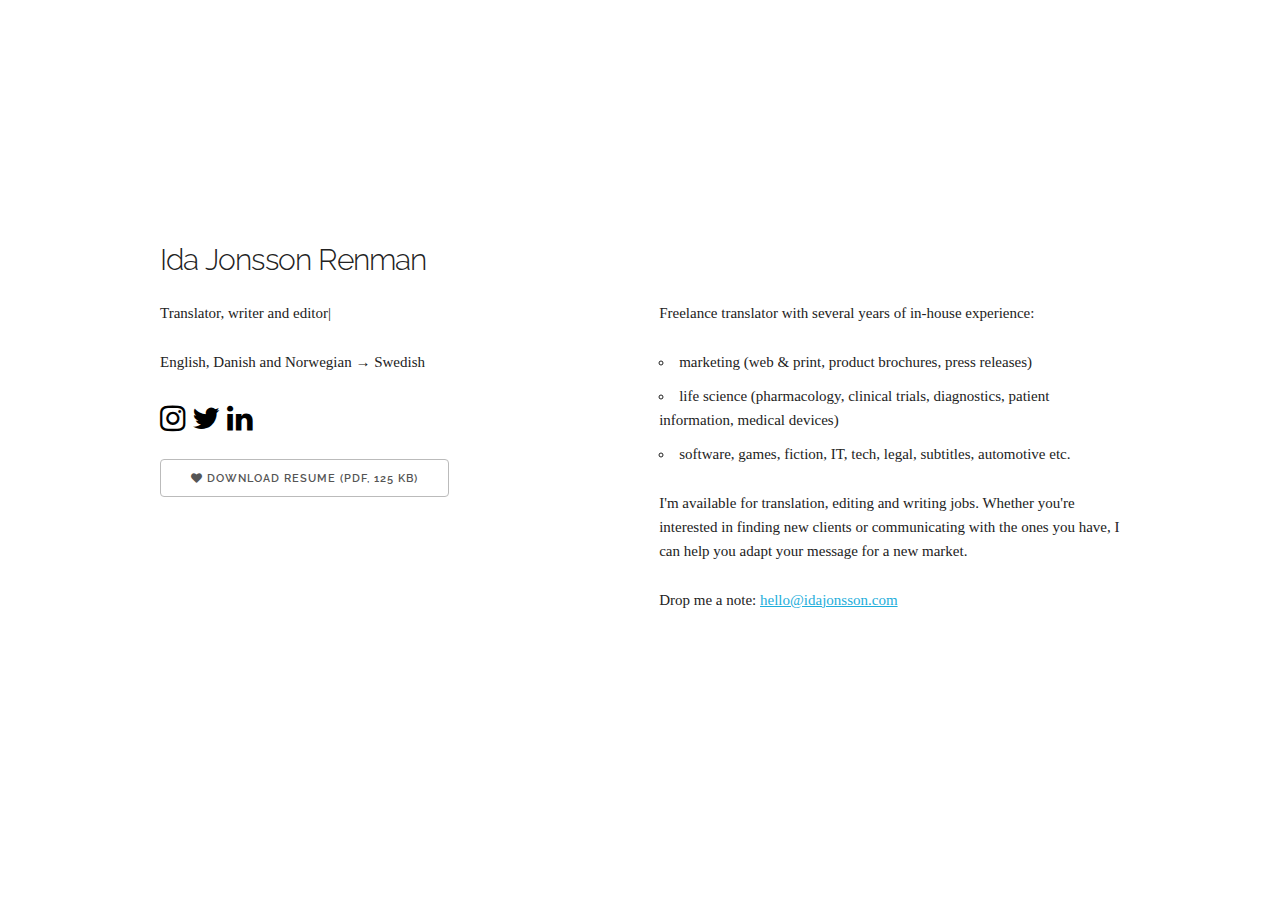
==== index.html @ 8944c517 "Nytt namn 2" ====
<!DOCTYPE html>
<html lang="en">
<head>

  <!-- Basic Page Needs
  –––––––––––––––––––––––––––––––––––––––––––––––––– -->
  <meta charset="utf-8">
  <title>Ida Jonsson Renman - translator, writer, editor</title>
  <meta name="description" content="">
  <meta name="author" content="">

  <!-- Mobile Specific Metas
  –––––––––––––––––––––––––––––––––––––––––––––––––– -->
  <meta name="viewport" content="width=device-width, initial-scale=1">

  <!-- FONT
  –––––––––––––––––––––––––––––––––––––––––––––––––– -->
  <link href="//fonts.googleapis.com/css?family=Raleway:400,300,600" rel="stylesheet" type="text/css">

  <!-- CSS
  –––––––––––––––––––––––––––––––––––––––––––––––––– -->
  <link rel="stylesheet" href="css/normalize.css">
  <link rel="stylesheet" href="css/skeleton.css">

  <!-- Font Awesome
  –––––––––––––––––––––––––––––––––––––––––––––––––– -->
 <link rel="stylesheet" href="https://cdnjs.cloudflare.com/ajax/libs/font-awesome/4.7.0/css/font-awesome.min.css">
 
  <!-- Typed.js by Matt Humbolt http://www.mattboldt.com
  –––––––––––––––––––––––––––––––––––––––––––––––––– -->
 <script src="typed.js-master/js/typed.js"></script>
<script>
	document.addEventListener("DOMContentLoaded", function(){
		Typed.new(".typed", {
			strings: ["editor", "punctuation wizard", "style guide connoisseur", "grammar guru", "syntax ninja", "editor"],
			typeSpeed: 0
		});
	});
</script>


 

</head>
<body>

  <!-- Primary Page Layout
  –––––––––––––––––––––––––––––––––––––––––––––––––– -->
  <div class="container">
    <div class="row">
      <div class="one-half column" style="margin-top: 25%">
        <h4>Ida Jonsson Renman</h4>
        <p>Translator, writer and 
<span class="typed"></span></p>
        <p>English, Danish and Norwegian &rarr; Swedish</p>
        <h4>
        <a href="http://instagram.com/misterida" class="fa fa-instagram special"></a> 
        <a href="http://instagram.com/misterida" class="fa fa-twitter special"></a>  
        <a href="http://instagram.com/misterida" class="fa fa-linkedin special"></a></h4>
                <p> <a class="button" href="resume_IJR.pdf"><i class="fa fa-heart"></i> Download resume (PDF, 125 kB)</a></p>
        </div>
                
        <div class="one-half column" style="margin-top: 25%">
        <h4>&nbsp;</h4>			
        <p>Freelance translator with several years of in-house experience:</p> 
        <p><ul>
        	<li>marketing (web & print, product brochures, press releases)</li>
        	<li>life science (pharmacology, clinical trials, diagnostics, patient information, medical devices)</li>
        	<li>software, games, fiction, IT, tech, legal, subtitles, automotive&nbsp;etc.</li>
        </ul></p>
        <p>I'm available for translation, editing and writing jobs. Whether you're interested in finding new clients or communicating with the ones you have, I can help you adapt your message for a new market.</p>
		<p>Drop me a note: <a href='m&#97;ilto&#58;&#104;ello&#64;&#105;da%6Aonsson&#46;c&#111;&#37;6D'>he&#108;l&#111;&#64;idajo&#110;s&#115;o&#110;&#46;&#99;om</a></p>
        

        
      
	</div>
  </div>

<!-- End Document
  –––––––––––––––––––––––––––––––––––––––––––––––––– -->
</body>
</html>
---- css/skeleton.css ----
/*
* Skeleton V2.0.4
* Copyright 2014, Dave Gamache
* www.getskeleton.com
* Free to use under the MIT license.
* http://www.opensource.org/licenses/mit-license.php
* 12/29/2014
*/


/* Table of contents
––––––––––––––––––––––––––––––––––––––––––––––––––
- Grid
- Base Styles
- Typography
- Links
- Buttons
- Forms
- Lists
- Code
- Tables
- Spacing
- Utilities
- Clearing
- Media Queries
*/


/* Grid
–––––––––––––––––––––––––––––––––––––––––––––––––– */
.container {
  position: relative;
  width: 100%;
  max-width: 960px;
  margin: 0 auto;
  padding: 0 20px;
  box-sizing: border-box; }
.column,
.columns {
  width: 100%;
  float: left;
  box-sizing: border-box; }

/* For devices larger than 400px */
@media (min-width: 400px) {
  .container {
    width: 85%;
    padding: 0; }
}

/* For devices larger than 550px */
@media (min-width: 550px) {
  .container {
    width: 80%; }
  .column,
  .columns {
    margin-left: 4%; }
  .column:first-child,
  .columns:first-child {
    margin-left: 0; }

  .one.column,
  .one.columns                    { width: 4.66666666667%; }
  .two.columns                    { width: 13.3333333333%; }
  .three.columns                  { width: 22%;            }
  .four.columns                   { width: 30.6666666667%; }
  .five.columns                   { width: 39.3333333333%; }
  .six.columns                    { width: 48%;            }
  .seven.columns                  { width: 56.6666666667%; }
  .eight.columns                  { width: 65.3333333333%; }
  .nine.columns                   { width: 74.0%;          }
  .ten.columns                    { width: 82.6666666667%; }
  .eleven.columns                 { width: 91.3333333333%; }
  .twelve.columns                 { width: 100%; margin-left: 0; }

  .one-third.column               { width: 30.6666666667%; }
  .two-thirds.column              { width: 65.3333333333%; }

  .one-half.column                { width: 48%; }

  /* Offsets */
  .offset-by-one.column,
  .offset-by-one.columns          { margin-left: 8.66666666667%; }
  .offset-by-two.column,
  .offset-by-two.columns          { margin-left: 17.3333333333%; }
  .offset-by-three.column,
  .offset-by-three.columns        { margin-left: 26%;            }
  .offset-by-four.column,
  .offset-by-four.columns         { margin-left: 34.6666666667%; }
  .offset-by-five.column,
  .offset-by-five.columns         { margin-left: 43.3333333333%; }
  .offset-by-six.column,
  .offset-by-six.columns          { margin-left: 52%;            }
  .offset-by-seven.column,
  .offset-by-seven.columns        { margin-left: 60.6666666667%; }
  .offset-by-eight.column,
  .offset-by-eight.columns        { margin-left: 69.3333333333%; }
  .offset-by-nine.column,
  .offset-by-nine.columns         { margin-left: 78.0%;          }
  .offset-by-ten.column,
  .offset-by-ten.columns          { margin-left: 86.6666666667%; }
  .offset-by-eleven.column,
  .offset-by-eleven.columns       { margin-left: 95.3333333333%; }

  .offset-by-one-third.column,
  .offset-by-one-third.columns    { margin-left: 34.6666666667%; }
  .offset-by-two-thirds.column,
  .offset-by-two-thirds.columns   { margin-left: 69.3333333333%; }

  .offset-by-one-half.column,
  .offset-by-one-half.columns     { margin-left: 52%; }

}


/* Base Styles
–––––––––––––––––––––––––––––––––––––––––––––––––– */
/* NOTE
html is set to 62.5% so that all the REM measurements throughout Skeleton
are based on 10px sizing. So basically 1.5rem = 15px :) */
html {
  font-size: 62.5%; }
body {
  font-size: 1.5em; /* currently ems cause chrome bug misinterpreting rems on body element */
  line-height: 1.6;
  font-weight: 400;
  font-family: "Georgia", Times, sans-serif;
  color: #222; 
  background-color: #fff;}


/* Typography
–––––––––––––––––––––––––––––––––––––––––––––––––– */
h1, h2, h3, h4, h5, h6 {
  margin-top: 0;
  margin-bottom: 2rem;
  font-weight: 300;
  font-family: "Raleway", "HelveticaNeue", "Helvetica Neue", Helvetica, Arial, sans-serif; }
h1 { font-size: 4.0rem; line-height: 1.2;  letter-spacing: -.1rem;}
h2 { font-size: 3.6rem; line-height: 1.25; letter-spacing: -.1rem; }
h3 { font-size: 3.0rem; line-height: 1.3;  letter-spacing: -.1rem; }
h4 { font-size: 2.4rem; line-height: 1.35; letter-spacing: -.08rem; }
h5 { font-size: 1.8rem; line-height: 1.5;  letter-spacing: -.05rem; }
h6 { font-size: 1.5rem; line-height: 1.6;  letter-spacing: 0; }

/* Larger than phablet */
@media (min-width: 550px) {
  h1 { font-size: 5.0rem; }
  h2 { font-size: 4.2rem; }
  h3 { font-size: 3.6rem; }
  h4 { font-size: 3.0rem; }
  h5 { font-size: 2.4rem; }
  h6 { font-size: 1.5rem; }
}

p {

  margin-top: 0; }
  
.typed-cursor{
    opacity: 1;
    -webkit-animation: blink 0.7s infinite;
    -moz-animation: blink 0.7s infinite;
    animation: blink 0.7s infinite;
}
@keyframes blink{
    0% { opacity:1; }
    50% { opacity:0; }
    100% { opacity:1; }
}
@-webkit-keyframes blink{
    0% { opacity:1; }
    50% { opacity:0; }
    100% { opacity:1; }
}
@-moz-keyframes blink{
    0% { opacity:1; }
    50% { opacity:0; }
    100% { opacity:1; }
}



/* Links
–––––––––––––––––––––––––––––––––––––––––––––––––– */
a {
  color: #1EAEDB; }
a:hover {
  color: #0FA0CE; }
.special {
  color: #000;
  text-decoration: none; }
.special:hover {
  color: #888;
  text-decoration: none; }


/* Buttons
–––––––––––––––––––––––––––––––––––––––––––––––––– */
.button,
button,
input[type="submit"],
input[type="reset"],
input[type="button"] {
  display: inline-block;
  height: 38px;
  padding: 0 30px;
  color: #555;
  text-align: center;
  font-size: 11px;
  font-weight: 600;
  line-height: 38px;
  letter-spacing: .1rem;
  text-transform: uppercase;
  text-decoration: none;
  white-space: nowrap;
  background-color: transparent;
  border-radius: 4px;
  border: 1px solid #bbb;
  cursor: pointer;
  box-sizing: border-box;
  font-family: "Raleway", "HelveticaNeue", "Helvetica Neue", Helvetica, Arial, sans-serif; }
.button:hover,
button:hover,
input[type="submit"]:hover,
input[type="reset"]:hover,
input[type="button"]:hover,
.button:focus,
button:focus,
input[type="submit"]:focus,
input[type="reset"]:focus,
input[type="button"]:focus {
  color: #333;
  border-color: #888;
  outline: 0; }
.button.button-primary,
button.button-primary,
input[type="submit"].button-primary,
input[type="reset"].button-primary,
input[type="button"].button-primary {
  color: #FFF;
  background-color: #33C3F0;
  border-color: #33C3F0; }
.button.button-primary:hover,
button.button-primary:hover,
input[type="submit"].button-primary:hover,
input[type="reset"].button-primary:hover,
input[type="button"].button-primary:hover,
.button.button-primary:focus,
button.button-primary:focus,
input[type="submit"].button-primary:focus,
input[type="reset"].button-primary:focus,
input[type="button"].button-primary:focus {
  color: #FFF;
  background-color: #1EAEDB;
  border-color: #1EAEDB; }


/* Forms
–––––––––––––––––––––––––––––––––––––––––––––––––– */
input[type="email"],
input[type="number"],
input[type="search"],
input[type="text"],
input[type="tel"],
input[type="url"],
input[type="password"],
textarea,
select {
  height: 38px;
  padding: 6px 10px; /* The 6px vertically centers text on FF, ignored by Webkit */
  background-color: #fff;
  border: 1px solid #D1D1D1;
  border-radius: 4px;
  box-shadow: none;
  box-sizing: border-box; }
/* Removes awkward default styles on some inputs for iOS */
input[type="email"],
input[type="number"],
input[type="search"],
input[type="text"],
input[type="tel"],
input[type="url"],
input[type="password"],
textarea {
  -webkit-appearance: none;
     -moz-appearance: none;
          appearance: none; }
textarea {
  min-height: 65px;
  padding-top: 6px;
  padding-bottom: 6px; }
input[type="email"]:focus,
input[type="number"]:focus,
input[type="search"]:focus,
input[type="text"]:focus,
input[type="tel"]:focus,
input[type="url"]:focus,
input[type="password"]:focus,
textarea:focus,
select:focus {
  border: 1px solid #33C3F0;
  outline: 0; }
label,
legend {
  display: block;
  margin-bottom: .5rem;
  font-weight: 600; }
fieldset {
  padding: 0;
  border-width: 0; }
input[type="checkbox"],
input[type="radio"] {
  display: inline; }
label > .label-body {
  display: inline-block;
  margin-left: .5rem;
  font-weight: normal; }


/* Lists
–––––––––––––––––––––––––––––––––––––––––––––––––– */
ul {
  list-style: circle inside; }
ol {
  list-style: decimal inside; }
ol, ul {
  padding-left: 0;
  margin-top: 0; }
ul ul,
ul ol,
ol ol,
ol ul {
  margin: 1.5rem 0 1.5rem 3rem;
  font-size: 90%; }
li {
  margin-bottom: 1rem; }


/* Code
–––––––––––––––––––––––––––––––––––––––––––––––––– */
code {
  padding: .2rem .5rem;
  margin: 0 .2rem;
  font-size: 90%;
  white-space: nowrap;
  background: #F1F1F1;
  border: 1px solid #E1E1E1;
  border-radius: 4px; }
pre > code {
  display: block;
  padding: 1rem 1.5rem;
  white-space: pre; }


/* Tables
–––––––––––––––––––––––––––––––––––––––––––––––––– */
th,
td {
  padding: 12px 15px;
  text-align: left;
  border-bottom: 1px solid #E1E1E1; }
th:first-child,
td:first-child {
  padding-left: 0; }
th:last-child,
td:last-child {
  padding-right: 0; }


/* Spacing
–––––––––––––––––––––––––––––––––––––––––––––––––– */
button,
.button {
  margin-bottom: 1rem; }
input,
textarea,
select,
fieldset {
  margin-bottom: 1.5rem; }
pre,
blockquote,
dl,
figure,
table,
p,
ul,
ol,
form {
  margin-bottom: 2.5rem; }


/* Utilities
–––––––––––––––––––––––––––––––––––––––––––––––––– */
.u-full-width {
  width: 100%;
  box-sizing: border-box; }
.u-max-full-width {
  max-width: 100%;
  box-sizing: border-box; }
.u-pull-right {
  float: right; }
.u-pull-left {
  float: left; }


/* Misc
–––––––––––––––––––––––––––––––––––––––––––––––––– */
hr {
  margin-top: 3rem;
  margin-bottom: 3.5rem;
  border-width: 0;
  border-top: 1px solid #E1E1E1; }


/* Clearing
–––––––––––––––––––––––––––––––––––––––––––––––––– */

/* Self Clearing Goodness */
.container:after,
.row:after,
.u-cf {
  content: "";
  display: table;
  clear: both; }


/* Media Queries
–––––––––––––––––––––––––––––––––––––––––––––––––– */
/*
Note: The best way to structure the use of media queries is to create the queries
near the relevant code. For example, if you wanted to change the styles for buttons
on small devices, paste the mobile query code up in the buttons section and style it
there.
*/


/* Larger than mobile */
@media (min-width: 400px) {}

/* Larger than phablet (also point when grid becomes active) */
@media (min-width: 550px) {}

/* Larger than tablet */
@media (min-width: 750px) {}

/* Larger than desktop */
@media (min-width: 1000px) {}

/* Larger than Desktop HD */
@media (min-width: 1200px) {}
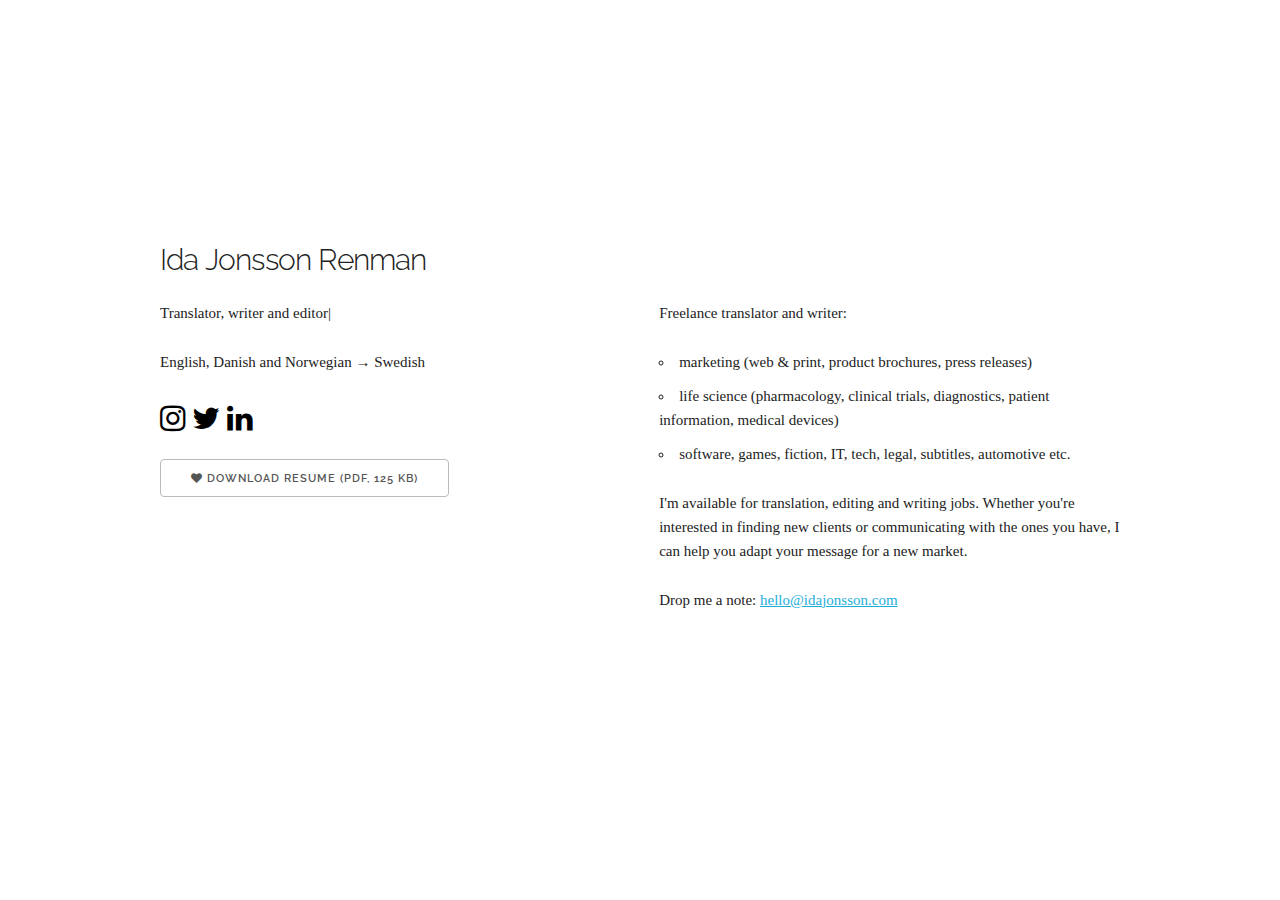
==== commit b8fc1357: "tralala" ====
--- a/index.html
+++ b/index.html
@@ -62,7 +62,7 @@
                 
         <div class="one-half column" style="margin-top: 25%">
         <h4>&nbsp;</h4>			
-        <p>Freelance translator with several years of in-house experience:</p> 
+        <p>Freelance translator and writer:</p> 
         <p><ul>
         	<li>marketing (web & print, product brochures, press releases)</li>
         	<li>life science (pharmacology, clinical trials, diagnostics, patient information, medical devices)</li>
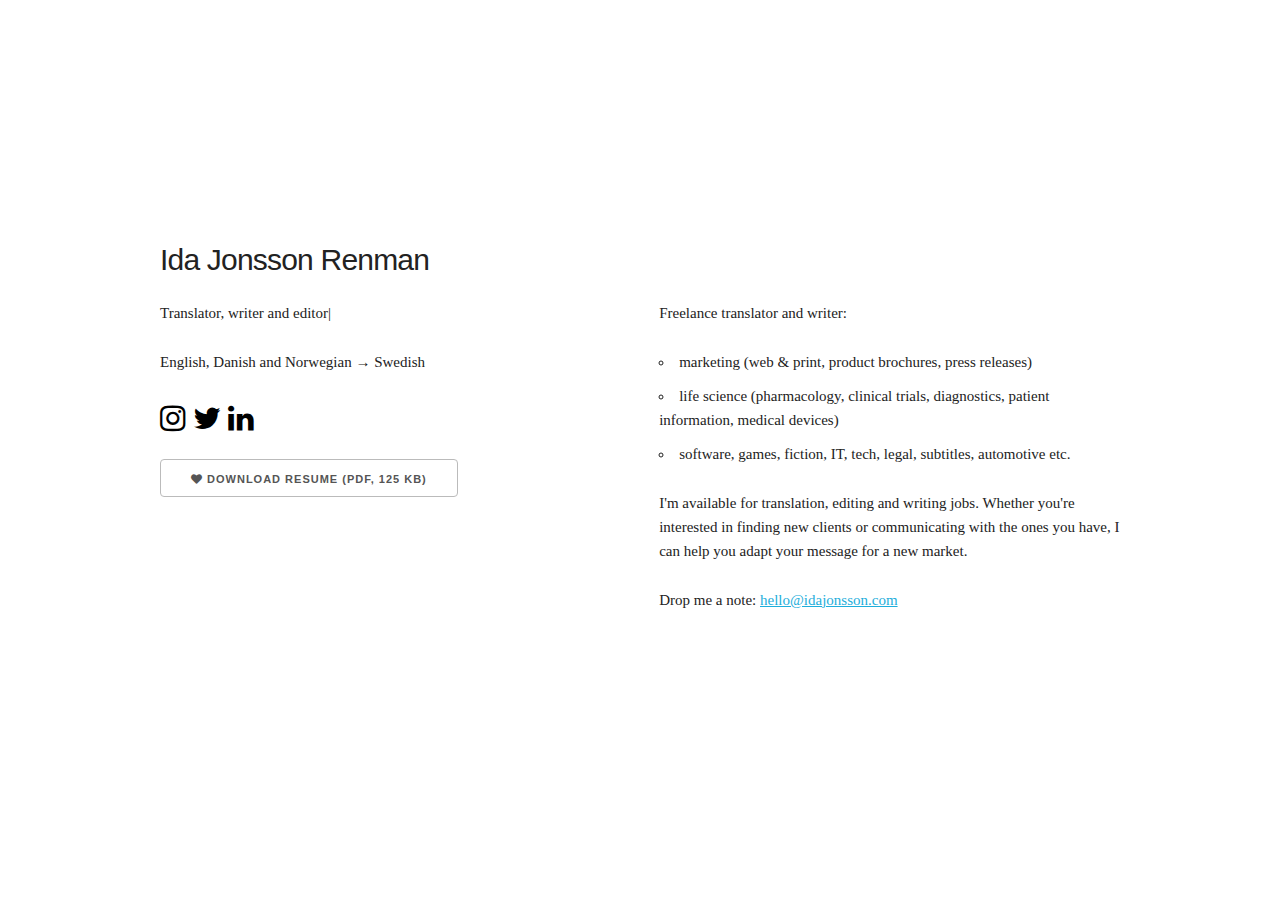
==== commit ec5dd1e1: "ny font 2" ====
--- a/index.html
+++ b/index.html
@@ -21,6 +21,7 @@
   –––––––––––––––––––––––––––––––––––––––––––––––––– -->
   <link rel="stylesheet" href="css/normalize.css">
   <link rel="stylesheet" href="css/skeleton.css">
+  <link rel="stylesheet" href="font/acre-stylesheet.css">
 
   <!-- Font Awesome
   –––––––––––––––––––––––––––––––––––––––––––––––––– -->
@@ -55,8 +56,8 @@
         <p>English, Danish and Norwegian &rarr; Swedish</p>
         <h4>
         <a href="http://instagram.com/misterida" class="fa fa-instagram special"></a> 
-        <a href="http://instagram.com/misterida" class="fa fa-twitter special"></a>  
-        <a href="http://instagram.com/misterida" class="fa fa-linkedin special"></a></h4>
+    	<a href="http://twitter.com/misterida" class="fa fa-twitter special"></a> 
+        <a href="https://www.linkedin.com/in/jonssonida/" class="fa fa-linkedin special"></a></h4>
                 <p> <a class="button" href="resume_IJR.pdf"><i class="fa fa-heart"></i> Download resume (PDF, 125 kB)</a></p>
         </div>
                 
--- a/css/skeleton.css
+++ b/css/skeleton.css
@@ -135,7 +135,7 @@
   margin-top: 0;
   margin-bottom: 2rem;
   font-weight: 300;
-  font-family: "Raleway", "HelveticaNeue", "Helvetica Neue", Helvetica, Arial, sans-serif; }
+  font-family: "Acre", "HelveticaNeue", "Helvetica Neue", Helvetica, Arial, sans-serif; }
 h1 { font-size: 4.0rem; line-height: 1.2;  letter-spacing: -.1rem;}
 h2 { font-size: 3.6rem; line-height: 1.25; letter-spacing: -.1rem; }
 h3 { font-size: 3.0rem; line-height: 1.3;  letter-spacing: -.1rem; }
@@ -219,7 +219,7 @@
   border: 1px solid #bbb;
   cursor: pointer;
   box-sizing: border-box;
-  font-family: "Raleway", "HelveticaNeue", "Helvetica Neue", Helvetica, Arial, sans-serif; }
+  font-family: "Railway", "HelveticaNeue", "Helvetica Neue", Helvetica, Arial, sans-serif; }
 .button:hover,
 button:hover,
 input[type="submit"]:hover,
@@ -411,6 +411,48 @@
   margin-bottom: 3.5rem;
   border-width: 0;
   border-top: 1px solid #E1E1E1; }
+  
+
+/* Overlay
+–––––––––––––––––––––––––––––––––––––––––––––––––– */
+.overlay-container {
+  position: relative;
+  width: 100%;
+}
+
+.overlay-image {
+  display: block;
+  width: 100%;
+  height: auto;
+}
+
+.overlay {
+  position: absolute;
+  top: 0;
+  bottom: 0;
+  left: 0;
+  right: 0;
+  height: 100%;
+  width: 100%;
+  opacity: 0;
+  transition: .5s ease;
+  background-color: #ffffff;
+}
+
+.overlay-container:hover .overlay {
+  opacity: 0.8;
+}
+
+.overlay-text {
+  color: black;
+  font-size: 20px;
+  position: absolute;
+  top: 50%;
+  left: 50%;
+  transform: translate(-50%, -50%);
+  -ms-transform: translate(-50%, -50%);
+  text-align: center;
+}
 
 
 /* Clearing
--- a/font/acre-stylesheet.css
+++ b/font/acre-stylesheet.css
@@ -0,0 +1,33 @@
+/*!
+ * Web Fonts from Fontspring.com
+ *
+ * All OpenType features and all extended glyphs have been removed.
+ * Fully installable fonts can be purchased at http://www.fontspring.com
+ *
+ * The fonts included in this stylesheet are subject to the End User License you purchased
+ * from Fontspring. The fonts are protected under domestic and international trademark and 
+ * copyright law. You are prohibited from modifying, reverse engineering, duplicating, or
+ * distributing this font software.
+ *
+ * (c) 2010-2018 Fontspring
+ *
+ *
+ *
+ *
+ * The fonts included are copyrighted by the vendor listed below.
+ *
+ * Vendor:      Jonathan Ball
+ * License URL: https://www.fontspring.com/licenses/jonathan-ball/webfont
+ *
+ *
+ */
+
+@font-face {
+    font-family: 'acre-medium';
+    src: url('acre-medium-webfont.woff2') format('woff2'),
+         url('acre-medium-webfont.woff') format('woff');
+    font-weight: normal;
+    font-style: normal;
+
+}
+
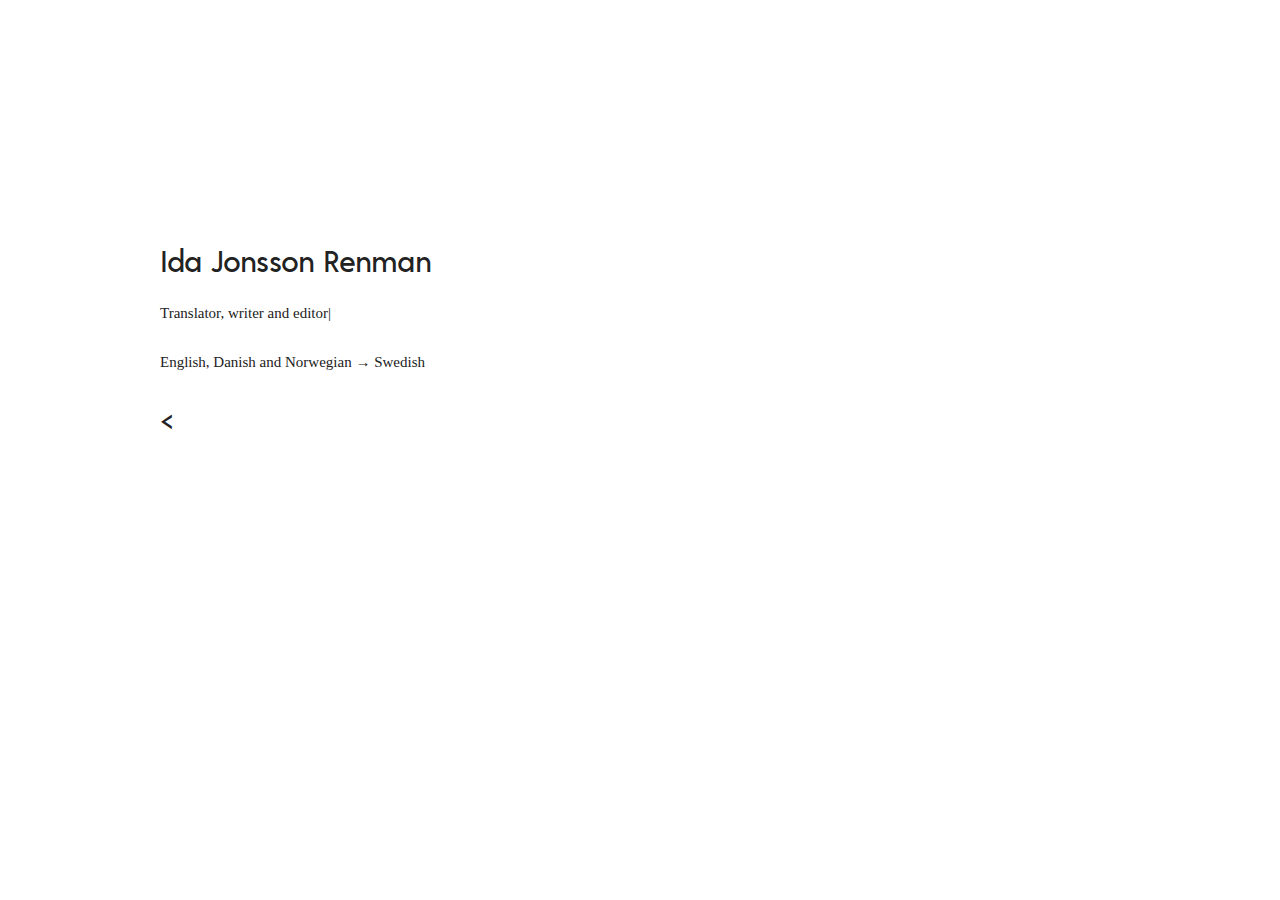
==== commit 7b923086: "5" ====
--- a/index.html
+++ b/index.html
@@ -21,11 +21,14 @@
   –––––––––––––––––––––––––––––––––––––––––––––––––– -->
   <link rel="stylesheet" href="css/normalize.css">
   <link rel="stylesheet" href="css/skeleton.css">
-  <link rel="stylesheet" href="font/acre-stylesheet.css">
 
   <!-- Font Awesome
   –––––––––––––––––––––––––––––––––––––––––––––––––– -->
  <link rel="stylesheet" href="https://cdnjs.cloudflare.com/ajax/libs/font-awesome/4.7.0/css/font-awesome.min.css">
+ 
+  <!-- Font: Acre
+  –––––––––––––––––––––––––––––––––––––––––––––––––– -->
+  <link rel="stylesheet" href="font/acre-stylesheet.css">
  
   <!-- Typed.js by Matt Humbolt http://www.mattboldt.com
   –––––––––––––––––––––––––––––––––––––––––––––––––– -->
@@ -55,23 +58,15 @@
 <span class="typed"></span></p>
         <p>English, Danish and Norwegian &rarr; Swedish</p>
         <h4>
-        <a href="http://instagram.com/misterida" class="fa fa-instagram special"></a> 
-    	<a href="http://twitter.com/misterida" class="fa fa-twitter special"></a> 
-        <a href="https://www.linkedin.com/in/jonssonida/" class="fa fa-linkedin special"></a></h4>
-                <p> <a class="button" href="resume_IJR.pdf"><i class="fa fa-heart"></i> Download resume (PDF, 125 kB)</a></p>
+        <
+        
+
+        
         </div>
                 
         <div class="one-half column" style="margin-top: 25%">
-        <h4>&nbsp;</h4>			
-        <p>Freelance translator and writer:</p> 
-        <p><ul>
-        	<li>marketing (web & print, product brochures, press releases)</li>
-        	<li>life science (pharmacology, clinical trials, diagnostics, patient information, medical devices)</li>
-        	<li>software, games, fiction, IT, tech, legal, subtitles, automotive&nbsp;etc.</li>
-        </ul></p>
-        <p>I'm available for translation, editing and writing jobs. Whether you're interested in finding new clients or communicating with the ones you have, I can help you adapt your message for a new market.</p>
-		<p>Drop me a note: <a href='m&#97;ilto&#58;&#104;ello&#64;&#105;da%6Aonsson&#46;c&#111;&#37;6D'>he&#108;l&#111;&#64;idajo&#110;s&#115;o&#110;&#46;&#99;om</a></p>
         
+
 
         
       
--- a/css/skeleton.css
+++ b/css/skeleton.css
@@ -135,7 +135,7 @@
   margin-top: 0;
   margin-bottom: 2rem;
   font-weight: 300;
-  font-family: "Acre", "HelveticaNeue", "Helvetica Neue", Helvetica, Arial, sans-serif; }
+  font-family: "acre-medium", "HelveticaNeue", "Helvetica Neue", Helvetica, Arial, sans-serif; }
 h1 { font-size: 4.0rem; line-height: 1.2;  letter-spacing: -.1rem;}
 h2 { font-size: 3.6rem; line-height: 1.25; letter-spacing: -.1rem; }
 h3 { font-size: 3.0rem; line-height: 1.3;  letter-spacing: -.1rem; }
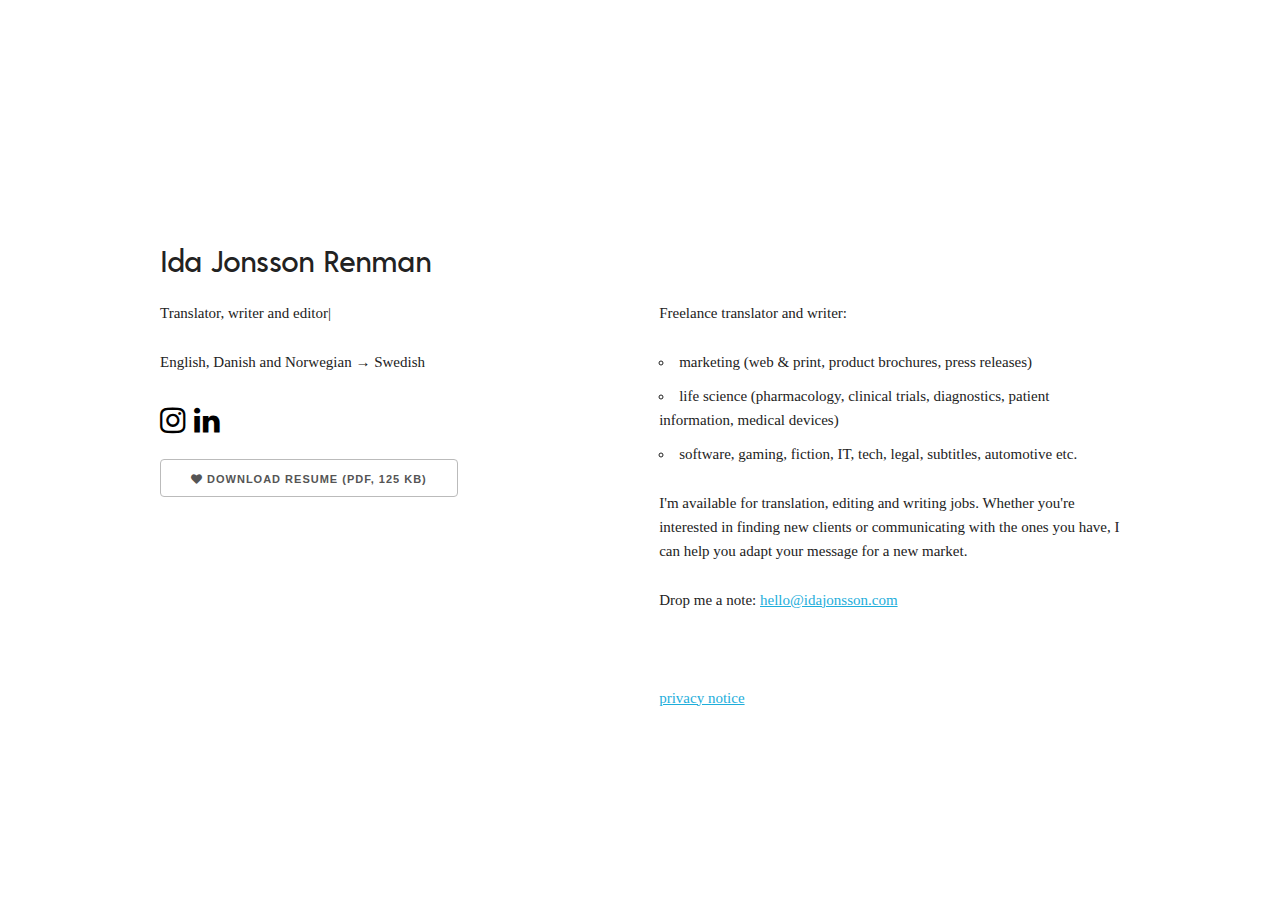
==== commit 69d20617: "Rename index copy.html to index.html" ====
--- a/index.html
+++ b/index.html
@@ -58,15 +58,25 @@
 <span class="typed"></span></p>
         <p>English, Danish and Norwegian &rarr; Swedish</p>
         <h4>
-        <
-        
-
+        <a href="http://instagram.com/misterida" class="fa fa-instagram special"></a> 
+    	<a href="https://www.linkedin.com/in/jonssonida/" class="fa fa-linkedin special"></a></h4>
+        <p> <a class="button" href="resume_IJR.pdf"><i class="fa fa-heart"></i> Download resume (PDF, 125 kB)</a></p>
         
         </div>
                 
         <div class="one-half column" style="margin-top: 25%">
+        <h4>&nbsp;</h4>			
+        <p>Freelance translator and writer:</p> 
+        <p><ul>
+        	<li>marketing (web & print, product brochures, press releases)</li>
+        	<li>life science (pharmacology, clinical trials, diagnostics, patient information, medical devices)</li>
+        	<li>software, gaming, fiction, IT, tech, legal, subtitles, automotive&nbsp;etc.</li>
+        </ul></p>
+        <p>I'm available for translation, editing and writing jobs. Whether you're interested in finding new clients or communicating with the ones you have, I can help you adapt your message for a new market.</p>
+		<p>Drop me a note: <a href='m&#97;ilto&#58;&#104;ello&#64;&#105;da%6Aonsson&#46;c&#111;&#37;6D'>he&#108;l&#111;&#64;idajo&#110;s&#115;o&#110;&#46;&#99;om</a></p>
+		<p>&nbsp;</p>
+		<p><a href="privacynotice.html">privacy notice</a></p>
         
-
 
         
       
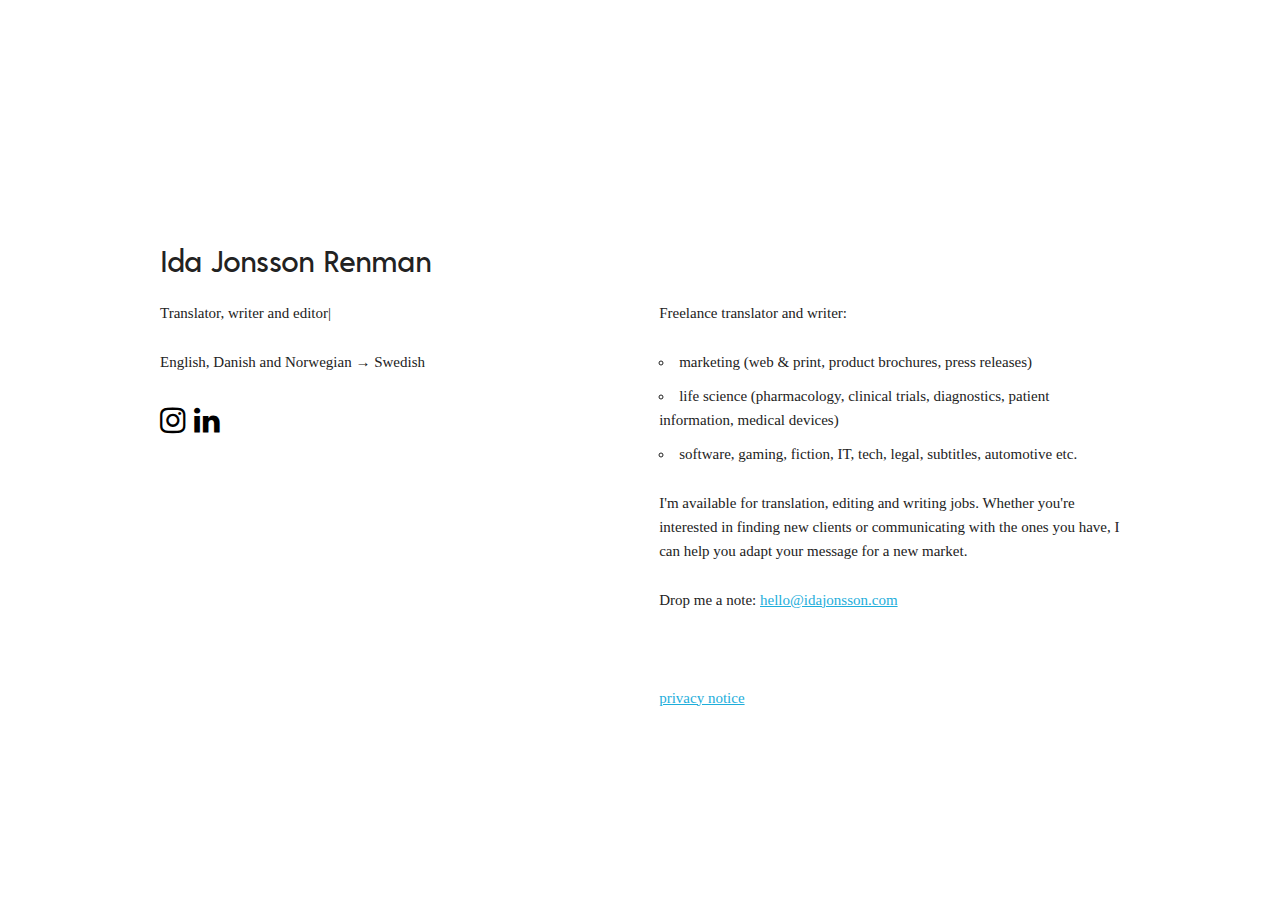
==== commit b23aebab: "Update index.html" ====
--- a/index.html
+++ b/index.html
@@ -60,7 +60,6 @@
         <h4>
         <a href="http://instagram.com/misterida" class="fa fa-instagram special"></a> 
     	<a href="https://www.linkedin.com/in/jonssonida/" class="fa fa-linkedin special"></a></h4>
-        <p> <a class="button" href="resume_IJR.pdf"><i class="fa fa-heart"></i> Download resume (PDF, 125 kB)</a></p>
         
         </div>
                 
